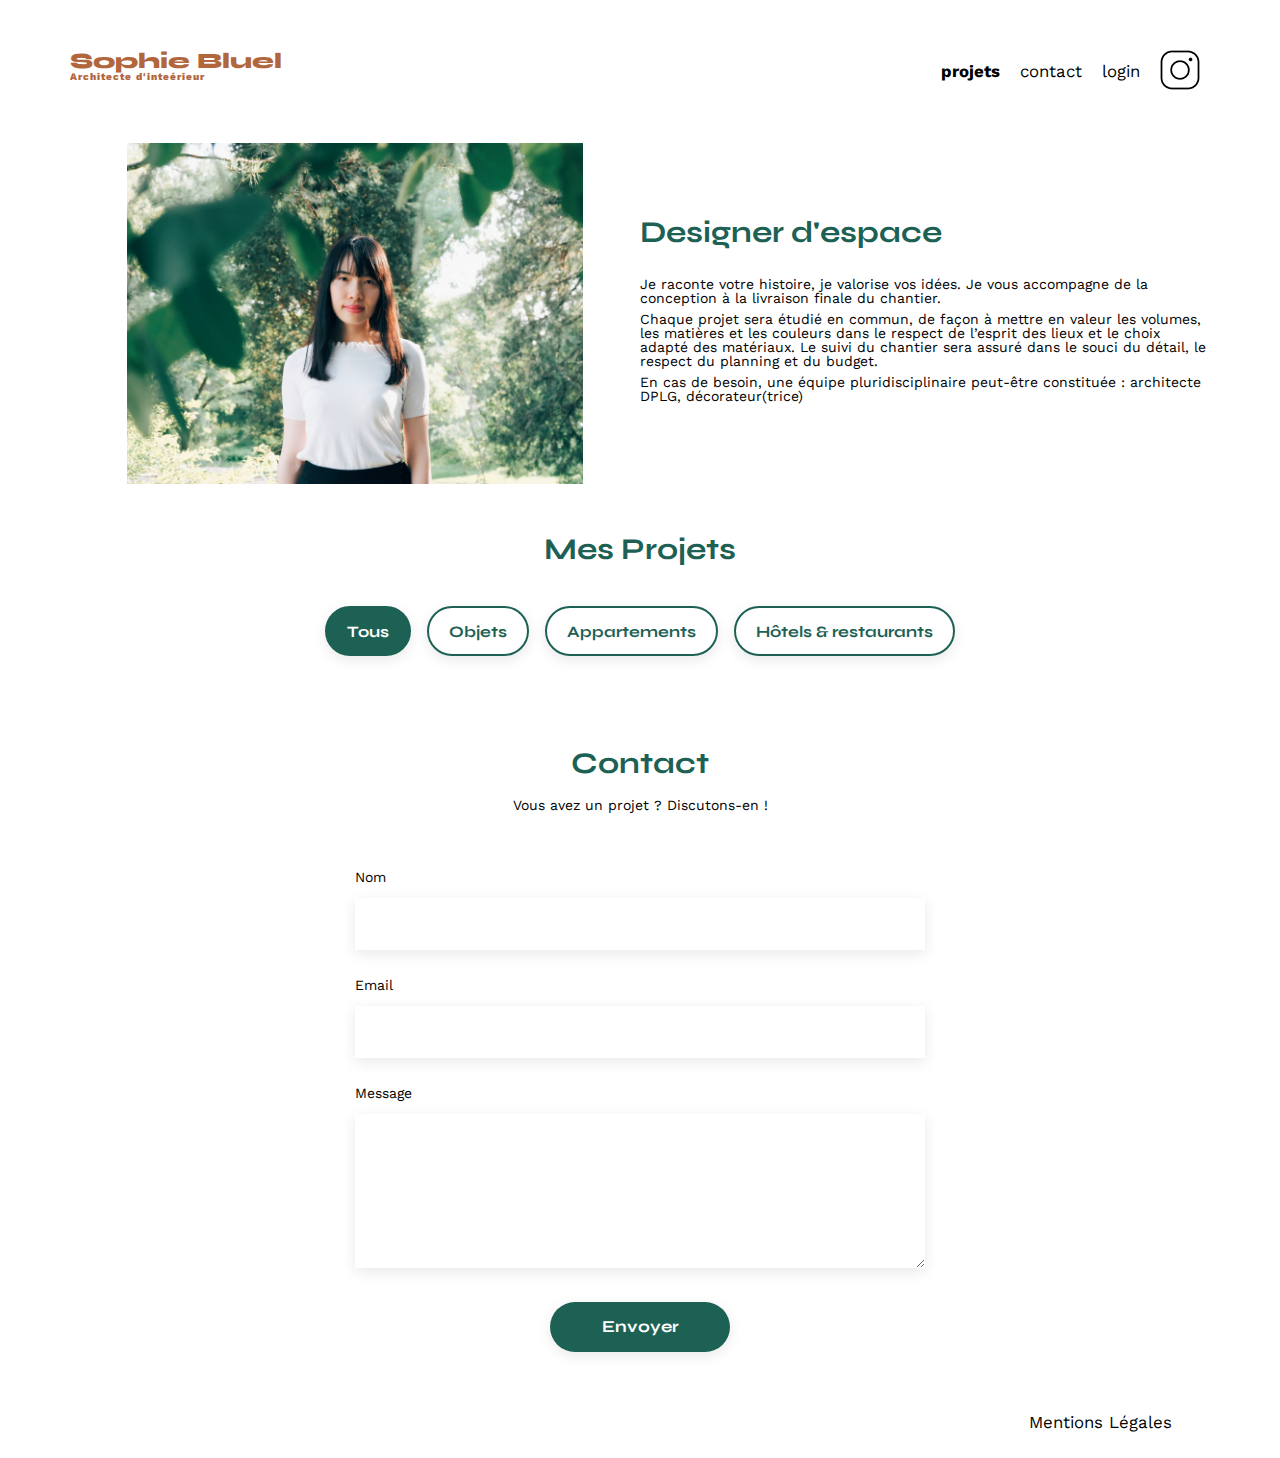
==== index.html @ 044f0db9 "feature/login-logout-errors-managing-adminbar-and-modify-items" ====
<!DOCTYPE html>
<html lang="fr">
<head>
	<meta charset="UTF-8">
	<title>Sophie Bluel - Architecte d'intérieur</title>
	<meta name="viewport" content="width=device-width, initial-scale=1.0">
	<link rel="preconnect" href="https://fonts.googleapis.com">
	<link rel="preconnect" href="https://fonts.gstatic.com" crossorigin>
	<link href="https://fonts.googleapis.com/css2?family=Syne:wght@700;800&family=Work+Sans&display=swap" rel="stylesheet">
	<meta name="description" content="">
	<script type="module" src="works.js"></script>
	<link rel="stylesheet" href="./assets/style.css">
</head>
<body>
<header>
	<h1>Sophie Bluel <span>Architecte d'inteérieur</span></h1>
	<nav>
		<ul>
			<li class="active"><a href="/index.html">projets</a></li>
			<li><a href="/index.html#contact">contact</a></li>
			<li class="login"><a href="/login.html">login</a></li>
			<li><img src="./assets/icons/instagram.png" alt="Instagram"></li>
		</ul>
	</nav>
</header>
<main>
	<section id="introduction">
		<figure>
			<img src="./assets/images/sophie-bluel.png" alt="">
		</figure>
		<article>
			<h2>Designer d'espace</h2>
			<p>Je raconte votre histoire, je valorise vos idées. Je vous accompagne de la conception à la livraison finale du chantier.</p>
			<p>Chaque projet sera étudié en commun, de façon à mettre en valeur les volumes, les matières et les couleurs dans le respect de l’esprit des lieux et le choix adapté des matériaux. Le suivi du chantier sera assuré dans le souci du détail, le respect du planning et du budget.</p>
			<p>En cas de besoin, une équipe pluridisciplinaire peut-être constituée : architecte DPLG, décorateur(trice)</p>
		</article>
	</section>
	<section id="portfolio">
		<h2>Mes Projets</h2>
		<div class="buttons-container">
			<button id="all" class="filter-button active">Tous</button>
			<button id="objects" class="filter-button">Objets</button>
			<button id="apartments" class="filter-button">Appartements</button>
			<button id="hotels-and-restaurants" class="filter-button">Hôtels & restaurants</button>
		</div>
		<div class="gallery">
			<!-- Ici les différents projets sont ajoutés dynamiquement à partir du Backend-->
		</div>
	</section>
	<section id="contact">
		<h2>Contact</h2>
		<p>Vous avez un projet ? Discutons-en !</p>
		<form action="#" method="post">
			<label for="name">Nom</label>
			<input type="text" name="name" id="name">
			<label for="email">Email</label>
			<input type="email" name="email" id="email">
			<label for="message">Message</label>
			<textarea name="message" id="message" cols="30" rows="10"></textarea>
			<input type="submit" value="Envoyer">
		</form>
	</section>
</main>

<footer>
	<nav>
		<ul>
			<li>Mentions Légales</li>
		</ul>
	</nav>
</footer>
</body>
</html>
---- assets/style.css ----
/* http://meyerweb.com/eric/tools/css/reset/
   v2.0 | 20110126
   License: none (public domain)
*/

html, body, div, span, applet, object, iframe,
h1, h2, h3, h4, h5, h6, p, blockquote, pre,
a, abbr, acronym, address, big, cite, code,
del, dfn, em, img, ins, kbd, q, s, samp,
small, strike, strong, sub, sup, tt, var,
b, u, i, center,
dl, dt, dd, ol, ul, li,
fieldset, form, label, legend,
table, caption, tbody, tfoot, thead, tr, th, td,
article, aside, canvas, details, embed,
figure, figcaption, footer, header, hgroup,
menu, nav, output, ruby, section, summary,
time, mark, audio, video {
	margin: 0;
	padding: 0;
	border: 0;
	font-size: 100%;
	font: inherit;
	vertical-align: baseline;
}
/* HTML5 display-role reset for older browsers */
article, aside, details, figcaption, figure,
footer, header, hgroup, menu, nav, section {
	display: block;
}
body {
	line-height: 1;
}
ol, ul {
	list-style: none;
}
blockquote, q {
	quotes: none;
}
blockquote:before, blockquote:after,
q:before, q:after {
	content: '';
	content: none;
}
table {
	border-collapse: collapse;
	border-spacing: 0;
}
/** end reset css**/
body {
	max-width: 1140px;
	margin:auto;
	font-family: 'Work Sans' ;
	font-size: 14px;
}
.admin-bar { 
	position: absolute;
	top:0;
	left: 0;
	width: 100%;
	height: 40px;
	background-color: black;
	color: white;
	padding: 10px;
	display: flex;
	justify-content: center;
	align-items: center;
}
.admin-container {
	display: flex;
	justify-content: center;
	align-items: center;
}
.admin-container .modify-container {
	margin: 0;
	font-size: 1.14rem;
}
.admin-container img {
	filter: invert(100%);
	width: 18px;
	height: 18px;
}
.publish {
	font-family: 'Syne';
	font-weight: 700;
	font-size: 1em;
	color:  black;
	background-color: white;
	border: 2px solid white;
	margin: 0 0 0 2em;
	padding: 0 20px;
	height: 38px;
	text-align: center;
	border-radius: 60px ;
	transition: color .3s, background-color .3s;
}
.publish:hover {	
	color:  white;
	background-color:black;
}

header {
	display: flex;
	justify-content: space-between;
	margin: 50px 0
}
section {
	margin: 50px 0
}

h1{
	display: flex;
	flex-direction: column;
	font-family: 'Syne';
	font-size: 22px;
	font-weight: 800;
	color: #B1663C
}

h1 > span {
	font-family: 'Work Sans';
	font-size:10px;
	letter-spacing: 0.1em;
;
}

h2{
	font-family: 'Syne';
	font-weight: 700;
	font-size: 30px;
	color: #1D6154
}
nav ul {
	display: flex;
	align-items: center;
	list-style-type: none;

}
nav li {
	padding: 0 10px;
	font-size: 1.2em;
}

nav li.active {
	font-weight: bold
}

li:hover {
	color: #B1663C;
}

a {
	color: black;
	text-decoration: none;
}
a:visited {
	color: black;
	text-decoration: none;
}
#introduction {
	display: flex;
	align-items: center;
}
#introduction figure {
	flex: 1
}
#introduction img {
	display: block;
	margin: auto;
	width: 80%;
}

#introduction article {
	flex: 1
}
#introduction h2 {
	margin-bottom: 1em;
}

#introduction p {
	margin-bottom: 0.5em;
}
#portfolio h2 {
	text-align: center;
	margin-bottom: 1em;
}
#portfolio .modify-container {
	position: relative;
	left: 690px;
	top: 20px;
	height: 0px;
}
.modify-container {
	margin-bottom: 1em;
}
#introduction .modify-container img {
	width: unset;
	margin: 0;
	display: inline-block;
}
figure .modify-container {
	margin-left: 4em;
	margin-top: 1em
}
.buttons-container {
	display: flex;
	justify-content: center;
	margin: 3em 0;
}
.filter-button {
	font-family: 'Syne';
	font-weight: 700;
	font-size: 1.14em;
	color:  #1D6154;
	background-color: white;
	border: 2px solid #1D6154;
	margin: 0 0.5em;
	padding: 0 20px;
	height: 50px;
	text-align: center;
	border-radius: 60px ;
	box-shadow: 0px 4px 14px rgba(0, 0, 0, 0.09);
	transition: color .3s, background-color .3s;
}
.filter-button.active {
	color: white;
	background-color: #1D6154;
}
.filter-button:hover{
	color: white;
	background-color: #1D6154;

}
.gallery {
	width: 100%;
	display: grid;
	grid-template-columns: 1fr 1fr 1fr;
	grid-column-gap: 20px;
	grid-row-gap: 20px;
}

.gallery img {
	width: 100%;

}
#contact, #login {
	width: 50%;
margin: auto;
}
#contact > *, #login > * {
	text-align: center;

}
#contact h2, #login h2{
	margin-bottom: 20px;
}
#contact form, #login form {
	text-align: left;
	margin-top:30px;
	display: flex;
	flex-direction: column;
}

#contact input, #login input {
	height: 50px;
	font-size: 1.2em;
	border: none;
	box-shadow: 0px 4px 14px rgba(0, 0, 0, 0.09);
}
#contact label, #login label {
	margin: 2em 0 1em 0;
}
#contact textarea {
	border: none;
	box-shadow: 0px 4px 14px rgba(0, 0, 0, 0.09);
}

input[type="submit"]{
	font-family: 'Syne';
	font-weight: 700;
	color: white;
	background-color: #1D6154;
	margin : 2em auto ;
	width: 180px;
	text-align: center;
	border-radius: 60px ;
}

input[type="submit"]:hover {
background-color: #0E2F28;
}


footer nav ul {
	display: flex;
	justify-content: flex-end;
	margin: 2em
}

.error {
	display: flex;
	justify-content: center;
	align-items: center;
	border: 2px solid rgba(250, 96, 96, 0.9);
	background-color:rgba(253, 173, 173, 0.429);
	width: 100%;
	height: 35px;
	border-radius: 15px;
	color: rgb(254, 32, 32)
}
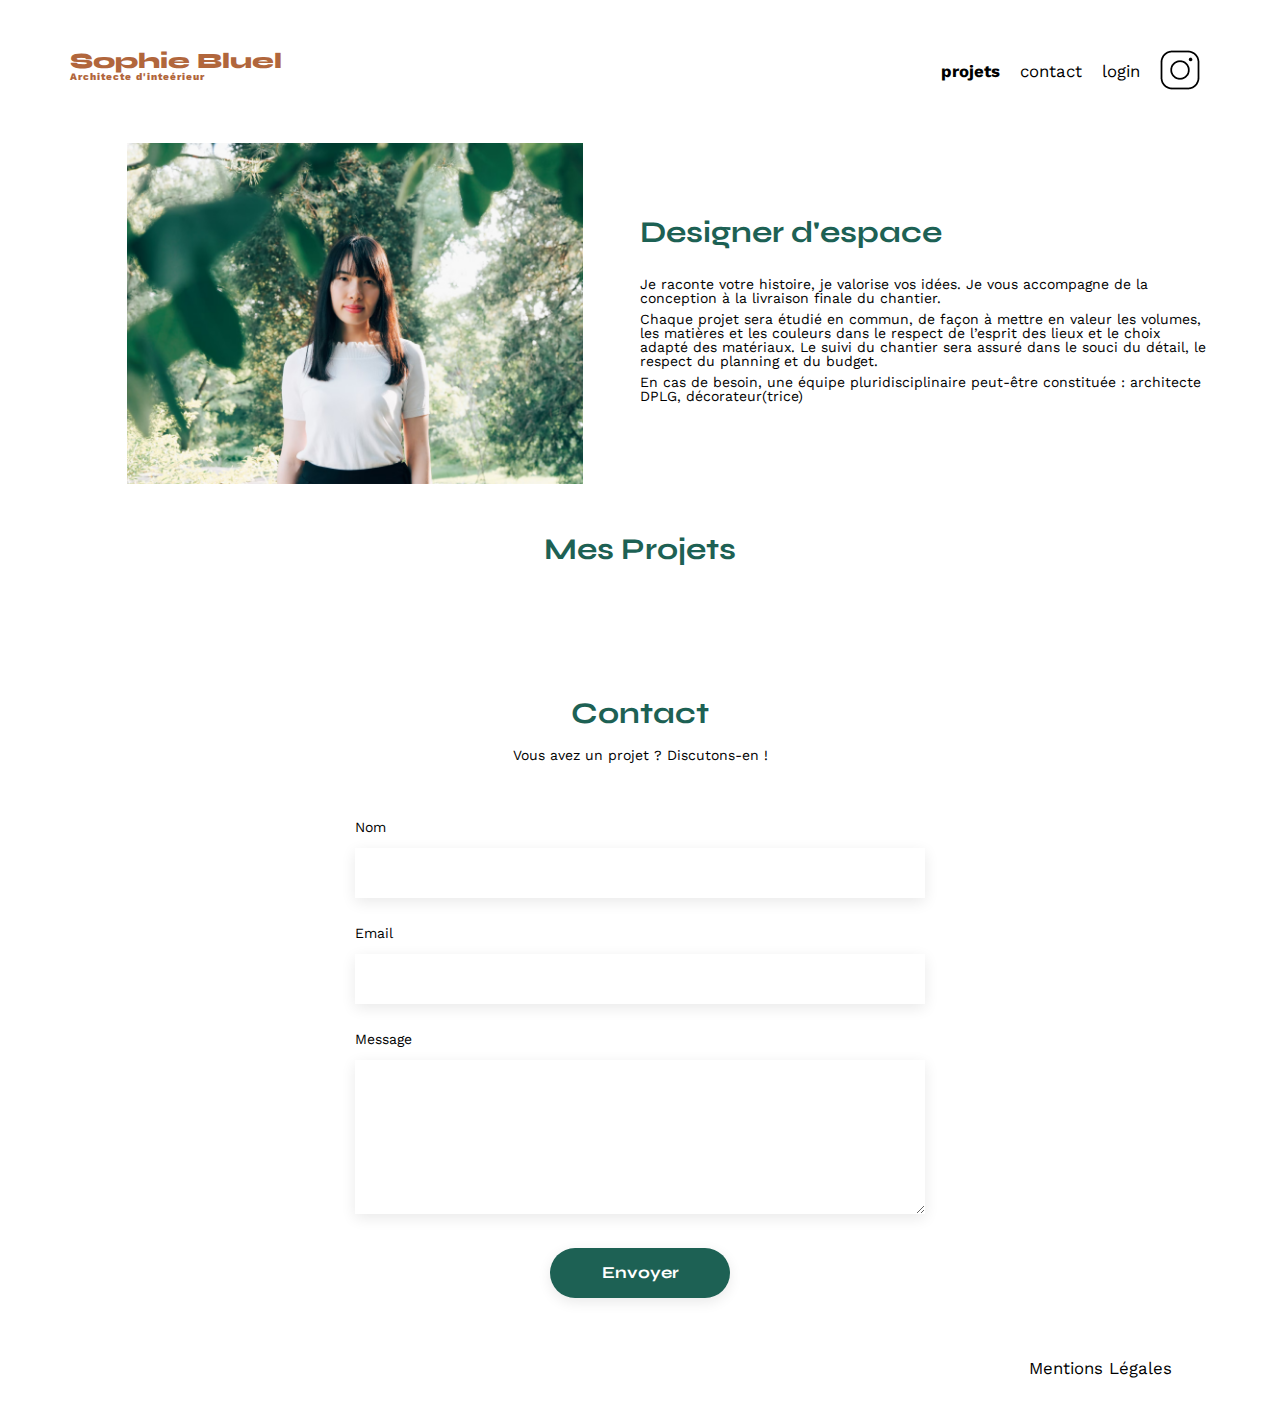
==== commit da289e49: "feature/modal-windows-nearly-working" ====
--- a/index.html
+++ b/index.html
@@ -8,7 +8,7 @@
 	<link rel="preconnect" href="https://fonts.gstatic.com" crossorigin>
 	<link href="https://fonts.googleapis.com/css2?family=Syne:wght@700;800&family=Work+Sans&display=swap" rel="stylesheet">
 	<meta name="description" content="">
-	<script type="module" src="works.js"></script>
+	
 	<link rel="stylesheet" href="./assets/style.css">
 </head>
 <body>
@@ -37,11 +37,11 @@
 	</section>
 	<section id="portfolio">
 		<h2>Mes Projets</h2>
-		<div class="buttons-container">
-			<button id="all" class="filter-button active">Tous</button>
+		<div class="filters-container">
+			<!--<button id="all" class="filter-button active">Tous</button>
 			<button id="objects" class="filter-button">Objets</button>
 			<button id="apartments" class="filter-button">Appartements</button>
-			<button id="hotels-and-restaurants" class="filter-button">Hôtels & restaurants</button>
+			<button id="hotels-and-restaurants" class="filter-button">Hôtels & restaurants</button> -->
 		</div>
 		<div class="gallery">
 			<!-- Ici les différents projets sont ajoutés dynamiquement à partir du Backend-->
@@ -62,6 +62,68 @@
 	</section>
 </main>
 
+<!-- --------------------- Modal Window 3-1 ---------------------->
+
+<aside id="modal3-1" class="modal" aria-hidden="true" role="dialog" aria-modal="false" aria-labelledby="titlemodal" style="display: none;">
+	<section class="modal-wrapper">
+		<div class="button-container ">
+			<a href="#" class="close js-modal-close" title="Fermer la fenètre">
+				<img src="assets/icons/close.svg" alt="close window">
+			</a>
+		</div>
+		<div id="thumbnail-gallery" class="js-modal-stop">
+			<h2 class="titlemodal">Galerie photo</h2>
+			<div class="thumbnail-gallery-container">
+				<!--Placer les miniatures ici-->
+			</div>
+			<form action="#" method="post">
+			<div class="separator"></div>
+				<input type="submit" value="Ajouter une photo">
+			</form>
+			<div class="delete">Supprimer la gallerie</div>
+		</div>
+	</section>
+</aside>
+
+<!-- --------------------- Modal Window 3-2 ---------------------->
+
+<aside id="modal3-2" class="modal" aria-hidden="true" role="dialog" aria-modal="false" aria-labelledby="titlemodal" style="display: none;">
+	<section class="modal-wrapper">
+		<div class="button-container ">
+			<a href="#" class="close js-modal-back" title="Retour">
+				<img src="assets/icons/arrow_back.svg" alt="Retour">
+			</a>
+			<a href="#" class="close js-modal-close" title="Fermer la fenètre">
+				<img src="assets/icons/close.svg" alt="close window">
+			</a>
+		</div>
+		<div id="add-picture" class="js-modal-stop">
+			<h2 class="titlemodal">Ajout photo</h2>
+			<form enctype="multipart/form-data" method="post" name="add-picture">
+				<div class="upload-container">
+					<img src="assets/icons/picture.png" alt="picture">
+					<label for="image-input" class="upload-label" name="image">+ Ajouter photo </label>
+					<input type="file" accept="image/jpg, image/jpeg, image/png" id="image-input" name="image" hidden required />
+					
+					<p>jpg, png, 4Mo max</p>
+				</div>
+				<label for="title">Titre</label>
+				<input type="text" name="title" id="title-input" required>
+				<label for="category">Catégorie</label>
+				<select name="category" id="category-input" class="category-input" required>
+					<option value="" selected></option>
+					<!--<option value="Objets">Objets</option>
+					<option value="Appartements">Appartements</option>
+					<option value="Hotels & restaurants">Hotels & restaurants</option> -->
+				</select>
+				<div class="separator"></div>
+				<input type="submit" value="Valider">
+			</form>
+		</div>
+	</section>
+</aside>
+
+
 <footer>
 	<nav>
 		<ul>
@@ -69,5 +131,7 @@
 		</ul>
 	</nav>
 </footer>
+<script type="module" src="works.js"></script>
+<script type="module" src="modal.js"></script>
 </body>
 </html>
--- a/assets/style.css
+++ b/assets/style.css
@@ -2,7 +2,9 @@
    v2.0 | 20110126
    License: none (public domain)
 */
-
+* {
+	box-sizing: border-box;
+}
 html, body, div, span, applet, object, iframe,
 h1, h2, h3, h4, h5, h6, p, blockquote, pre,
 a, abbr, acronym, address, big, cite, code,
@@ -202,7 +204,7 @@
 	margin-left: 4em;
 	margin-top: 1em
 }
-.buttons-container {
+.filters-container {
 	display: flex;
 	justify-content: center;
 	margin: 3em 0;
@@ -241,40 +243,201 @@
 
 .gallery img {
 	width: 100%;
+	height: 100%;
+	object-fit: cover;
 
 }
 #contact, #login {
 	width: 50%;
-margin: auto;
-}
-#contact > *, #login > * {
-	text-align: center;
-
-}
-#contact h2, #login h2{
+	margin: auto;
+}
+#contact > *, #login > *, #add-picture > *, #thumbnail-gallery > * {
+	text-align: center;
+
+}
+#contact h2, #login h2, #add-picture h2{
 	margin-bottom: 20px;
 }
-#contact form, #login form {
+#contact form, #login form, #add-picture form {
 	text-align: left;
 	margin-top:30px;
 	display: flex;
 	flex-direction: column;
 }
 
-#contact input, #login input {
+#contact input, #login input, 
+#add-picture input, #add-picture select, 
+#thumbnail-gallery input {
 	height: 50px;
 	font-size: 1.2em;
 	border: none;
 	box-shadow: 0px 4px 14px rgba(0, 0, 0, 0.09);
 }
-#contact label, #login label {
+#contact label, 
+#login label {
 	margin: 2em 0 1em 0;
+}
+#add-picture label {
+	margin: 1em 0 1em 0;
 }
 #contact textarea {
 	border: none;
 	box-shadow: 0px 4px 14px rgba(0, 0, 0, 0.09);
 }
-
+.modal {
+    display: flex;
+    align-items: center;
+    justify-content: center;
+    position: fixed;
+    top: 0;
+    left: 0;
+    width: 100%;
+    height: 100%;
+    background: rgba(0, 0, 0, 0.5)
+}
+.modal-wrapper {
+	/*display: flex;
+	justify-content: space-between;*/
+	background-color: white;
+	width: 630px;
+	border: 1px solid grey;
+	margin: 0 auto;
+	border-radius: 10px;
+}
+
+.close {
+
+}
+#add-picture {
+	width: 420px;
+	margin: auto;
+	padding-top: 50px
+}
+#add-picture #image-input {
+	box-shadow: none
+	
+}
+#add-picture select {
+	background-color: white;
+	height: 50px;
+	font-size: 1.2em;
+	border: none;
+	box-shadow: 0px 4px 14px rgba(0, 0, 0, 0.09);
+}
+
+#thumbnail-gallery {
+	width: 420px;
+	margin: auto;
+	/*padding-top: 32px*/
+}
+.button-container {
+	display:flex;
+	justify-content: flex-end;
+	height: 24px;
+	width: 570px;
+	margin: 32px auto 10px auto
+}
+#modal3-2 .button-container {
+	justify-content: space-between;
+}
+.button-container a {
+	display: flex;
+	justify-content: center;
+	align-items: center;
+	width: 24px;
+	height: 24px;
+	
+}
+.upload-container {
+	display: flex;
+	flex-direction: column;
+	align-items: center;
+	justify-content: center;
+	width: 420px;
+	height: 170px;
+	background-color: #E8F1F7;
+}
+.image-thumbnail img {
+	height: 170px;
+}
+.thumbnail-gallery-container {
+	display: flex;
+	flex-wrap: wrap;
+	/*justify-content: space-between;*/
+}
+#thumbnail-gallery h2 {
+	margin-bottom: 46px;
+}
+.thumbnail-gallery-container figure {
+	position: relative;
+	margin-bottom: 10px;
+	text-align: left;
+	font-size: 0.85rem;
+	margin-right: 6px;
+}
+.thumbnail-gallery-container img {
+	width: 78px;
+	height: 104px;
+	object-fit: cover;
+}
+.trashbin, .enlarge {
+	position: absolute;
+	top: 6px;
+	right: 6px;
+	display: flex;
+	align-items: center;
+	justify-content: center;
+	background-color: black;
+	width: 17px;
+	height: 17px;
+	border-radius: 2px;
+	cursor: pointer;
+}
+.enlarge {
+	right: 27px;
+	display: none;
+	cursor: pointer;
+}
+.trashbin img {
+	width: 9px;
+	height: 9px;
+}
+.enlarge img {
+	width: 11px;
+	height: 11px;
+}
+.thumbnail-gallery-container figure img:hover + .enlarge {
+	display: flex;
+	cursor: pointer;
+}
+#thumbnail-gallery input[type="submit"] {
+	margin: 38px auto 23px auto;
+}
+.delete {
+	display: flex;
+	justify-content: center;
+	color: red;
+	display: block;
+	margin-bottom: 48px;
+}
+.upload-label {
+	display: inline-block;
+	text-align: center;
+	font-size: 1rem;
+  	background-color: #CBD6DC;
+  	color: #306685;
+  	padding: 10px 33px;
+  	border-radius: 50px;
+  	cursor: pointer;
+	margin: 21px 0 7px 0;
+}
+.separator { /* fonctionne pas */
+	display: block;
+	margin: 47px 0 0 0;
+	width: 100%;
+	height: 1px;
+	background-color:#B3B3B3;
+}
 input[type="submit"]{
 	font-family: 'Syne';
 	font-weight: 700;
@@ -290,7 +453,6 @@
 background-color: #0E2F28;
 }
 
-
 footer nav ul {
 	display: flex;
 	justify-content: flex-end;
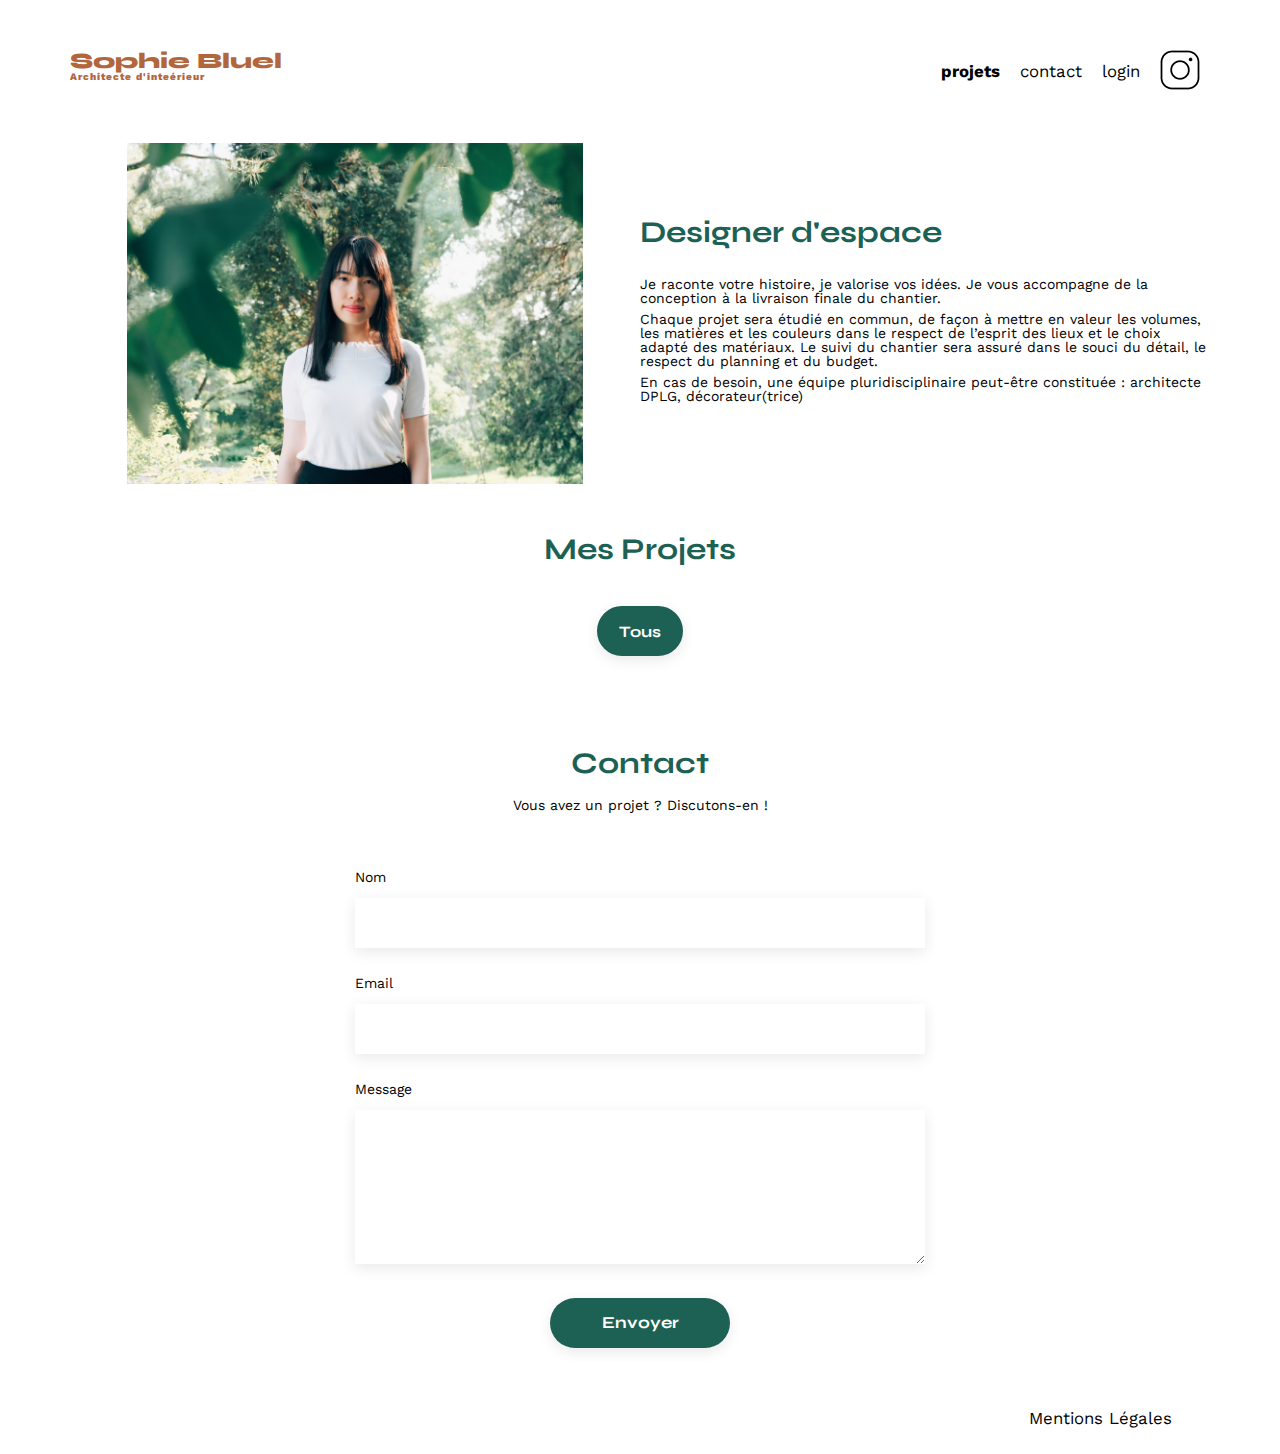
==== commit c907f7ba: "Several improvments and optimisations. New features : enlarge thumbnail, modal-focusables" ====
--- a/index.html
+++ b/index.html
@@ -16,9 +16,9 @@
 	<h1>Sophie Bluel <span>Architecte d'inteérieur</span></h1>
 	<nav>
 		<ul>
-			<li class="active"><a href="/index.html">projets</a></li>
-			<li><a href="/index.html#contact">contact</a></li>
-			<li class="login"><a href="/login.html">login</a></li>
+			<li class="active"><a href="index.html">projets</a></li>
+			<li><a href="index.html#contact">contact</a></li>
+			<li class="login"><a href="login.html">login</a></li>
 			<li><img src="./assets/icons/instagram.png" alt="Instagram"></li>
 		</ul>
 	</nav>
@@ -38,13 +38,10 @@
 	<section id="portfolio">
 		<h2>Mes Projets</h2>
 		<div class="filters-container">
-			<!--<button id="all" class="filter-button active">Tous</button>
-			<button id="objects" class="filter-button">Objets</button>
-			<button id="apartments" class="filter-button">Appartements</button>
-			<button id="hotels-and-restaurants" class="filter-button">Hôtels & restaurants</button> -->
+			<!-- Filters displayed here -->
 		</div>
 		<div class="gallery">
-			<!-- Ici les différents projets sont ajoutés dynamiquement à partir du Backend-->
+			<!-- Works displayed here -->
 		</div>
 	</section>
 	<section id="contact">
@@ -62,7 +59,7 @@
 	</section>
 </main>
 
-<!-- --------------------- Modal Window 3-1 ---------------------->
+<!----------------------- Modal Window 3-1 ---------------------->
 
 <aside id="modal3-1" class="modal" aria-hidden="true" role="dialog" aria-modal="false" aria-labelledby="titlemodal" style="display: none;">
 	<section class="modal-wrapper">
@@ -74,7 +71,7 @@
 		<div id="thumbnail-gallery" class="js-modal-stop">
 			<h2 class="titlemodal">Galerie photo</h2>
 			<div class="thumbnail-gallery-container">
-				<!--Placer les miniatures ici-->
+				<!--Thumbnails displayed here-->
 			</div>
 			<form action="#" method="post">
 			<div class="separator"></div>
@@ -85,7 +82,7 @@
 	</section>
 </aside>
 
-<!-- --------------------- Modal Window 3-2 ---------------------->
+<!----------------------- Modal Window 3-2 ---------------------->
 
 <aside id="modal3-2" class="modal" aria-hidden="true" role="dialog" aria-modal="false" aria-labelledby="titlemodal" style="display: none;">
 	<section class="modal-wrapper">
@@ -99,22 +96,20 @@
 		</div>
 		<div id="add-picture" class="js-modal-stop">
 			<h2 class="titlemodal">Ajout photo</h2>
-			<form enctype="multipart/form-data" method="post" name="add-picture">
+			<form enctype="multipart/form-data" method="post">
 				<div class="upload-container">
 					<img src="assets/icons/picture.png" alt="picture">
-					<label for="image-input" class="upload-label" name="image">+ Ajouter photo </label>
-					<input type="file" accept="image/jpg, image/jpeg, image/png" id="image-input" name="image" hidden required />
-					
+					<label for="file" class="upload-label" name="file">+ Ajouter photo 
+						<input id="file" type="file" accept="image/jpg, image/jpeg, image/png" name="image" required />
+					</label>
 					<p>jpg, png, 4Mo max</p>
 				</div>
 				<label for="title">Titre</label>
-				<input type="text" name="title" id="title-input" required>
+				<input id="title-input" type="text" name="title" required>
 				<label for="category">Catégorie</label>
-				<select name="category" id="category-input" class="category-input" required>
+				<select id="category-input" class="category-input" name="category" required>
 					<option value="" selected></option>
-					<!--<option value="Objets">Objets</option>
-					<option value="Appartements">Appartements</option>
-					<option value="Hotels & restaurants">Hotels & restaurants</option> -->
+					<!-- Others options displayed here -->
 				</select>
 				<div class="separator"></div>
 				<input type="submit" value="Valider">
@@ -131,7 +126,11 @@
 		</ul>
 	</nav>
 </footer>
+<script src="works-functions.js"></script>
+<script src="modal-functions.js"></script>
+<script src="classes.js"></script>
 <script type="module" src="works.js"></script>
 <script type="module" src="modal.js"></script>
+
 </body>
 </html>
--- a/assets/style.css
+++ b/assets/style.css
@@ -258,7 +258,7 @@
 #contact h2, #login h2, #add-picture h2{
 	margin-bottom: 20px;
 }
-#contact form, #login form, #add-picture form {
+#contact form, #login form {
 	text-align: left;
 	margin-top:30px;
 	display: flex;
@@ -299,19 +299,52 @@
 	/*display: flex;
 	justify-content: space-between;*/
 	background-color: white;
-	width: 630px;
+	max-width: 630px;
 	border: 1px solid grey;
 	margin: 0 auto;
 	border-radius: 10px;
-}
-
-.close {
-
-}
+	width: 100%
+}
+.button-container {
+	display:flex;
+	justify-content: flex-end;
+	height: 24px;
+	width: 100%;
+	margin: 32px auto 10px auto;
+	padding: 0 30px;
+}
+.button-container a {
+	display: flex;
+	justify-content: center;
+	align-items: center;
+	width: 24px;
+	height: 24px;
+	
+}
+
+#thumbnail-gallery {
+	max-width: 630px;
+	margin: auto;
+	padding: 0 105px
+}
+
+#modal3-2 .button-container {
+	justify-content: space-between;
+}
+
 #add-picture {
-	width: 420px;
+	max-width: 630px;
 	margin: auto;
 	padding-top: 50px
+}
+#add-picture form {
+	text-align: left;
+	margin-top:30px;
+	display: flex;
+	flex-direction: column;
+	max-width: 630px;
+	padding: 0 105px;
+	width: 100%
 }
 #add-picture #image-input {
 	box-shadow: none
@@ -324,46 +357,22 @@
 	border: none;
 	box-shadow: 0px 4px 14px rgba(0, 0, 0, 0.09);
 }
-
-#thumbnail-gallery {
-	width: 420px;
-	margin: auto;
-	/*padding-top: 32px*/
-}
-.button-container {
-	display:flex;
-	justify-content: flex-end;
-	height: 24px;
-	width: 570px;
-	margin: 32px auto 10px auto
-}
-#modal3-2 .button-container {
-	justify-content: space-between;
-}
-.button-container a {
-	display: flex;
-	justify-content: center;
-	align-items: center;
-	width: 24px;
-	height: 24px;
-	
-}
 .upload-container {
 	display: flex;
 	flex-direction: column;
 	align-items: center;
 	justify-content: center;
-	width: 420px;
+	width: 100%;
 	height: 170px;
 	background-color: #E8F1F7;
 }
-.image-thumbnail img {
+.preview {
 	height: 170px;
 }
 .thumbnail-gallery-container {
 	display: flex;
 	flex-wrap: wrap;
-	/*justify-content: space-between;*/
+	justify-content: space-between;
 }
 #thumbnail-gallery h2 {
 	margin-bottom: 46px;
@@ -373,8 +382,17 @@
 	margin-bottom: 10px;
 	text-align: left;
 	font-size: 0.85rem;
-	margin-right: 6px;
-}
+	
+}
+.thumbnail-gallery-container figure img:hover + .enlarge, .figure-a:focus + .enlarge, .figure-a:hover + .enlarge {
+	display: flex;
+	cursor: pointer;
+}
+.figure-a {
+	display: block
+}
+
+
 .thumbnail-gallery-container img {
 	width: 78px;
 	height: 104px;
@@ -406,10 +424,12 @@
 	width: 11px;
 	height: 11px;
 }
-.thumbnail-gallery-container figure img:hover + .enlarge {
-	display: flex;
-	cursor: pointer;
-}
+.gallery-preview {
+	width: 100%;
+	margin-bottom: 10px;
+	object-fit: cover;
+}
+
 #thumbnail-gallery input[type="submit"] {
 	margin: 38px auto 23px auto;
 }
@@ -431,6 +451,20 @@
   	cursor: pointer;
 	margin: 21px 0 7px 0;
 }
+.upload-label:focus-within {
+	outline: 3px solid;
+}
+input[type="file"] {
+	position: absolute;
+	width: 1px;
+	height: 1px;
+	padding: 0;
+	overflow: hidden;
+	clip: rect(0, 0, 0, 0);
+	white-space: nowrap;
+	clip-path: inset(50%);
+	border: 0;
+  }
 .separator { /* fonctionne pas */
 	display: block;
 	margin: 47px 0 0 0;
@@ -453,6 +487,11 @@
 background-color: #0E2F28;
 }
 
+input[type="submit"]:focus {
+	background-color:  #0E2F28;
+
+}
+
 footer nav ul {
 	display: flex;
 	justify-content: flex-end;
@@ -471,3 +510,8 @@
 	color: rgb(254, 32, 32)
 }
 
+@media screen and (max-width: 460px) {
+	#add-picture form {
+		padding: 0 50px;
+	}
+}